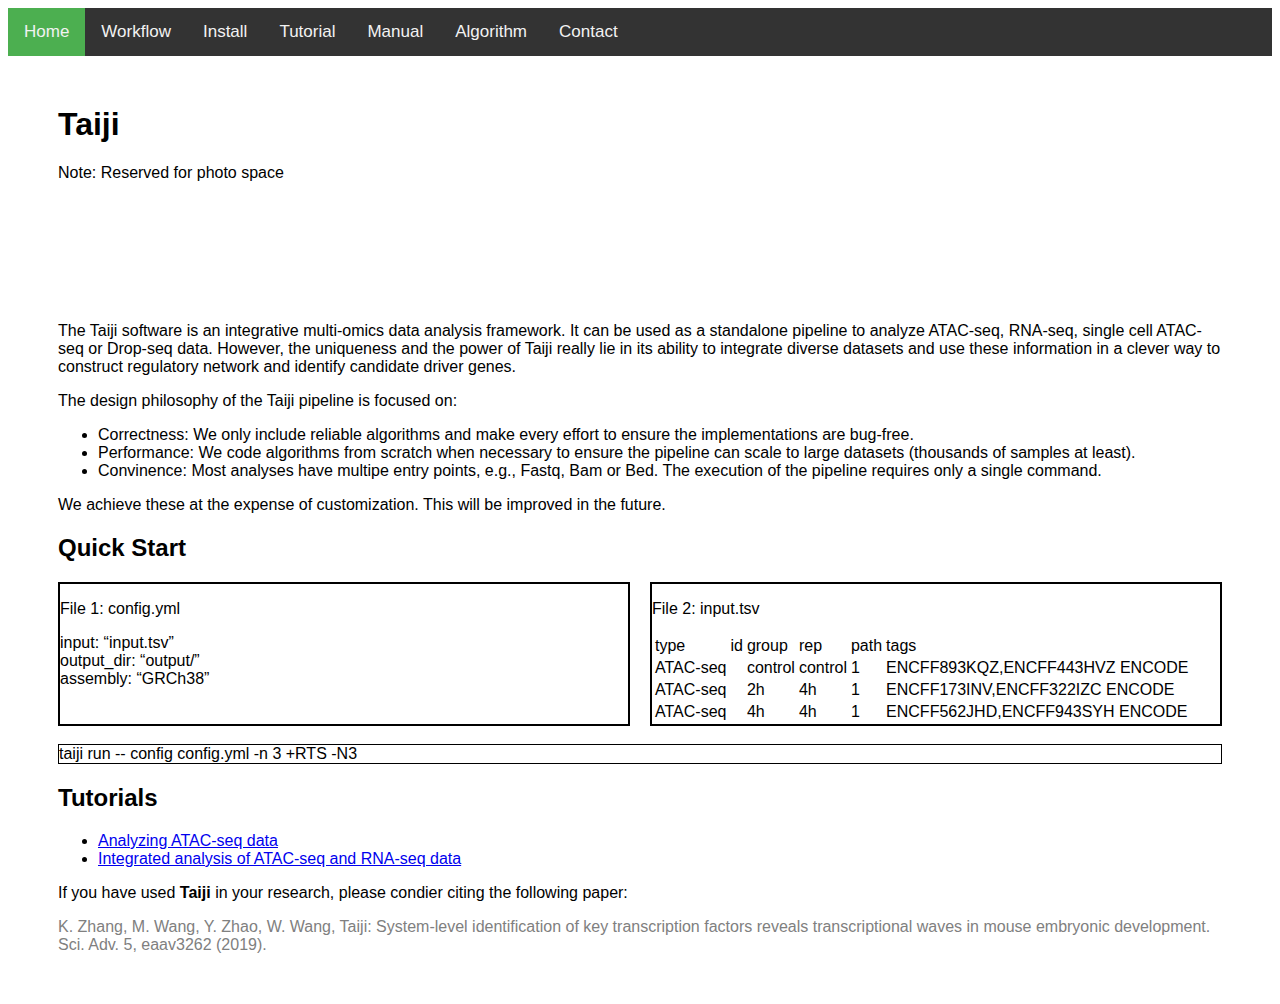
==== index.html @ 4311220c "Update index.html" ====
<!DOCTYPE html> 
<html> 
    <head>
        <meta charset="utf-8">
        <title> Taiji </title>
        <style>
                    
            .margin{
                margin: 50px;
            }
            /* add a black background color to the top navigation */
            .topnav{
                background-color: #333;
                overflow: hidden;
             }
            /* style the links inside the navigation bar*/
             .topnav a{
                 float: left;
                 color: #f2f2f2;
                 text-align: center;
                 padding: 14px 16px;
                 text-decoration: none;
                 font-size: 17px;
             }
            /* change the color of the links on hover */
            .topnav a:hover{
                background-color: #ddd;
                color: black;
            }
            /* add a color ot the active/current link*/ 
            .topnav a.active{
                background-color: #4CAF50;
            }
            
            /* changes font of body*/
            body{
                font-family: Arial;
            }
            
            /*.float-container { 
                border: 3px solid #fff;
                padding: 20px;
            }
            
            .float-child{
                width:40%;
                float: left;
                padding: 20px;
                border: 2px solid black;
            }
            
            .float-child-right{
                width:40%;
                float: right;
                padding: 20px;
                border: 2px solid black;
            }*/
            
            .flex-container{
                display: flex;
            }
            
            .flex-child{
                flex: 1;
                border: 2px solid black;
            }
            
            .flex-child:first-child{
                margin-right: 20px;
            } 

        </style>
    </head>
    <body> 
      <div class="topnav"> 
          <a class="active" href="https://zaudrey.github.io/index.html#home">Home</a>
          <a href="https://taiji-pipeline.github.io/static/other/taiji.html">Workflow</a>
          <a href="https://zaudrey.github.io/install.html#install">Install</a>
          <a href="https://zaudrey.github.io/tutorial.html#tutorial">Tutorial</a>
          <a href="#manual">Manual</a>
          <a href="#algorithm">Algorithm</a>
          <a href="#contact">Contact</a>
        </div>
      <div class="margin">
        <h1>Taiji</h1>
        <p> Note: Reserved for photo space</p> 
        <br>
        <br>
        <br>
        <br>
        <br>
        <br>
        <p>
          The Taiji software is an integrative multi-omics data analysis framework. It can be used as a standalone pipeline to analyze ATAC-seq, RNA-seq, single cell ATAC-seq or 
          Drop-seq data. However, the uniqueness and the power of Taiji really lie in its ability to integrate diverse datasets and use these information in a clever way to 
          construct regulatory network and identify candidate driver genes. 
        </p>
        <p>
          The design philosophy of the Taiji pipeline is focused on:
        </p>
        <ul>
            <li>Correctness: We only include reliable algorithms and make every effort to ensure the implementations are bug-free.</li>
            <li>Performance: We code algorithms from scratch when necessary to ensure the pipeline can scale to large datasets (thousands of samples at least).</li>
            <li>Convinence: Most analyses have multipe entry points, e.g., Fastq, Bam or Bed. The execution of the pipeline requires only a single command.</li>
        </ul> 
        <p> We achieve these at the expense of customization. This will be improved in the future.</p>
        
        <h2>Quick Start</h2>
        <!---How to make boxes under file 1 and file 2 float next to each other--->
        <div class="flex-container"> 
            <div class="flex-child">
                <p>File 1: config.yml</p> 
                input: <q>input.tsv</q>
                <br>
                output_dir: <q>output/</q>
                <br>
                assembly: <q>GRCh38</q> 
            </div>
            <div class="flex-child"> 
            <!---<div "border:1px solid black" "width:50%" "float:right">--->
                 <p>File 2: input.tsv</p> <!---Im not sure which link to insert --->
                 <table>
                      <tr>
                            <td>type</td>
                            <td>id</td>
                            <td>group</td>
                            <td>rep</td>
                            <td>path</td>
                            <td>tags</td>
                      </tr>
                      <tr>
                            <td>ATAC-seq</td>
                            <td></td>
                            <td>control</td>
                            <td>control</td>
                            <td>1</td>
                            <td>ENCFF893KQZ,ENCFF443HVZ	ENCODE</td>
                      </tr>
                      <tr>
                            <td>ATAC-seq</td>
                            <td></td>
                            <td>2h</td>
                            <td>4h</td>
                            <td>1</td>
                            <td>ENCFF173INV,ENCFF322IZC	ENCODE</td>
                      </tr>
                      <tr>
                            <td>ATAC-seq</td>
                            <td></td>
                            <td>4h</td>
                            <td>4h</td>
                            <td>1</td>
                            <td>ENCFF562JHD,ENCFF943SYH	ENCODE</td>
                      </tr>
                </table>
              </div>
            </div>
            <br>
            <div style="border:1px solid black">
                taiji run -- config config.yml -n 3 +RTS -N3
            </div>

            <h2>Tutorials</h2>
            <ul>
                <li>
                    <a href="https://taiji-pipeline.github.io/blog_1_ATAC.html">Analyzing ATAC-seq data</a>
                </li>
                <li>
                    <a href="https://taiji-pipeline.github.io/blog_2_ATAC+RNA.html">Integrated analysis of ATAC-seq and RNA-seq data</a>
                </li>
            </ul>
            <p>If you have used <b>Taiji</b> in your research, please condier citing the following paper:</p>
            <div style="color:grey">
                K. Zhang, M. Wang, Y. Zhao, W. Wang, Taiji: System-level identification of key transcription factors reveals transcriptional waves in mouse embryonic development. 
                Sci. Adv. 5, eaav3262 (2019).
            </div>
        </div>
        
     </body>
 </html>
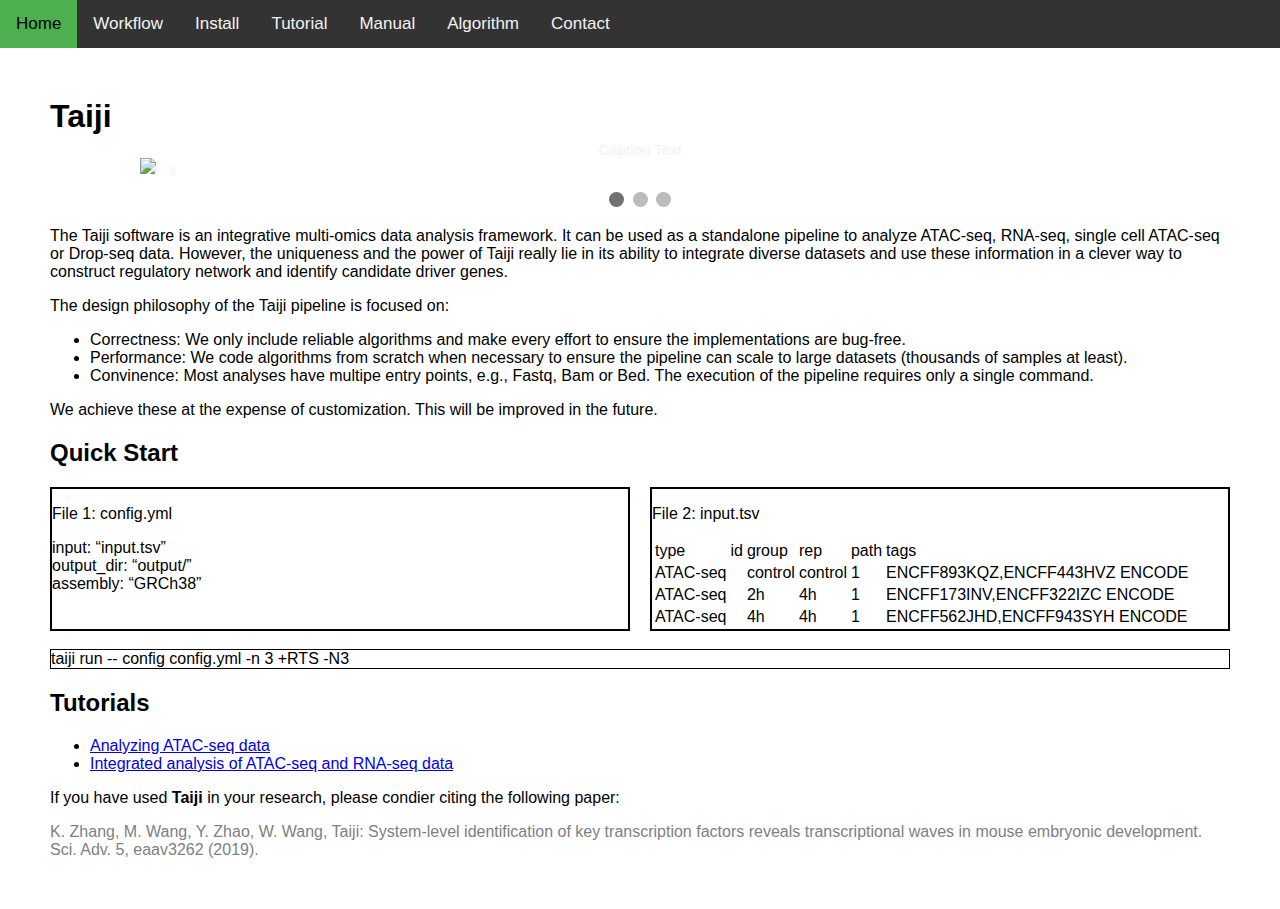
==== commit 6f28cc8a: "Update index.html" ====
--- a/index.html
+++ b/index.html
@@ -3,93 +3,52 @@
     <head>
         <meta charset="utf-8">
         <title> Taiji </title>
-        <style>
-                    
-            .margin{
-                margin: 50px;
-            }
-            /* add a black background color to the top navigation */
-            .topnav{
-                background-color: #333;
-                overflow: hidden;
-             }
-            /* style the links inside the navigation bar*/
-             .topnav a{
-                 float: left;
-                 color: #f2f2f2;
-                 text-align: center;
-                 padding: 14px 16px;
-                 text-decoration: none;
-                 font-size: 17px;
-             }
-            /* change the color of the links on hover */
-            .topnav a:hover{
-                background-color: #ddd;
-                color: black;
-            }
-            /* add a color ot the active/current link*/ 
-            .topnav a.active{
-                background-color: #4CAF50;
-            }
-            
-            /* changes font of body*/
-            body{
-                font-family: Arial;
-            }
-            
-            /*.float-container { 
-                border: 3px solid #fff;
-                padding: 20px;
-            }
-            
-            .float-child{
-                width:40%;
-                float: left;
-                padding: 20px;
-                border: 2px solid black;
-            }
-            
-            .float-child-right{
-                width:40%;
-                float: right;
-                padding: 20px;
-                border: 2px solid black;
-            }*/
-            
-            .flex-container{
-                display: flex;
-            }
-            
-            .flex-child{
-                flex: 1;
-                border: 2px solid black;
-            }
-            
-            .flex-child:first-child{
-                margin-right: 20px;
-            } 
-
-        </style>
+        <link rel="stylesheet" href="style.css">
     </head>
     <body> 
       <div class="topnav"> 
           <a class="active" href="https://zaudrey.github.io/index.html#home">Home</a>
           <a href="https://taiji-pipeline.github.io/static/other/taiji.html">Workflow</a>
           <a href="https://zaudrey.github.io/install.html#install">Install</a>
-          <a href="https://zaudrey.github.io/tutorial.html#tutorial">Tutorial</a>
-          <a href="#manual">Manual</a>
-          <a href="#algorithm">Algorithm</a>
-          <a href="#contact">Contact</a>
+          <a href="https://zaudrey.github.io/blog_1_ATAC.html">Tutorial</a>
+          <a href="https://taiji-pipeline.github.io/documentation/">Manual</a>
+          <a href="https://zaudrey.github.io/algorithm.html">Algorithm</a>
+          <a href="https://zaudrey.github.io/contact.html">Contact</a>
         </div>
       <div class="margin">
         <h1>Taiji</h1>
-        <p> Note: Reserved for photo space</p> 
+        <div class="slideshow-container">
+
+        <div class="mySlides fade">
+          <div class="numbertext">1 / 3</div>
+          <img src="img_nature_wide.jpg" style="width:100%">
+          <div class="text">Caption Text</div>
+        </div>
+
+        <div class="mySlides fade">
+          <div class="numbertext">2 / 3</div>
+          <img src="img_snow_wide.jpg" style="width:100%">
+          <div class="text">Caption Two</div>
+        </div>
+
+        <div class="mySlides fade">
+          <div class="numbertext">3 / 3</div>
+          <img src="img_mountains_wide.jpg" style="width:100%">
+          <div class="text">Caption Three</div>
+        </div>
+
+        <a class="prev" onclick="plusSlides(-1)">&#10094;</a>
+        <a class="next" onclick="plusSlides(1)">&#10095;</a>
+
+        </div>
         <br>
-        <br>
-        <br>
-        <br>
-        <br>
-        <br>
+
+        <div style="text-align:center">
+          <span class="dot" onclick="currentSlide(1)"></span> 
+          <span class="dot" onclick="currentSlide(2)"></span> 
+          <span class="dot" onclick="currentSlide(3)"></span> 
+        </div>
+        
         <p>
           The Taiji software is an integrative multi-omics data analysis framework. It can be used as a standalone pipeline to analyze ATAC-seq, RNA-seq, single cell ATAC-seq or 
           Drop-seq data. However, the uniqueness and the power of Taiji really lie in its ability to integrate diverse datasets and use these information in a clever way to 
@@ -176,5 +135,36 @@
             </div>
         </div>
         
+        
+      <script>
+        var slideIndex = 1;
+        showSlides(slideIndex);
+
+        function plusSlides(n) {
+          showSlides(slideIndex += n);
+        }
+
+        function currentSlide(n) {
+          showSlides(slideIndex = n);
+        }
+
+        function showSlides(n) {
+          var i;
+          var slides = document.getElementsByClassName("mySlides");
+          var dots = document.getElementsByClassName("dot");
+          if (n > slides.length) {slideIndex = 1}    
+          if (n < 1) {slideIndex = slides.length}
+          for (i = 0; i < slides.length; i++) {
+              slides[i].style.display = "none";  
+          }
+          for (i = 0; i < dots.length; i++) {
+              dots[i].className = dots[i].className.replace(" active", "");
+          }
+          slides[slideIndex-1].style.display = "block";  
+          dots[slideIndex-1].className += " active";
+        }
+      </script>
+        
+        
      </body>
  </html> 
--- a/style.css
+++ b/style.css
@@ -0,0 +1,143 @@
+ .margin{
+                margin: 50px;
+            }
+            /* add a black background color to the top navigation */
+            .topnav{
+                background-color: #333;
+                overflow: hidden;
+             }
+            /* style the links inside the navigation bar*/
+             .topnav a{
+                 float: left;
+                 color: #f2f2f2;
+                 text-align: center;
+                 padding: 14px 16px;
+                 text-decoration: none;
+                 font-size: 17px;
+             }
+            /* change the color of the links on hover */
+            .topnav a:hover{
+                background-color: #ddd;
+                color: black;
+            }
+            /* add a color ot the active/current link*/ 
+            .topnav a.active{
+                background-color: #4CAF50;
+            }
+            
+            /* changes font of body*/
+            body{
+                font-family: Arial;
+            }
+                       
+            .flex-container{
+                display: flex;
+            }
+            
+            .flex-child{
+                flex: 1;
+                border: 2px solid black;
+            }
+            
+            .flex-child:first-child{
+                margin-right: 20px;
+            } 
+
+
+          * {box-sizing: border-box}
+          body {font-family: Verdana, sans-serif; margin:0}
+          .mySlides {display: none}
+          img {vertical-align: middle;}
+
+          /* Slideshow container */
+          .slideshow-container {
+            max-width: 1000px;
+            position: relative;
+            margin: auto;
+          }
+
+          /* Next & previous buttons */
+          .prev, .next {
+            cursor: pointer;
+            position: absolute;
+            top: 50%;
+            width: auto;
+            padding: 16px;
+            margin-top: -22px;
+            color: white;
+            font-weight: bold;
+            font-size: 18px;
+            transition: 0.6s ease;
+            border-radius: 0 3px 3px 0;
+            user-select: none;
+          }
+
+          /* Position the "next button" to the right */
+          .next {
+            right: 0;
+            border-radius: 3px 0 0 3px;
+          }
+
+          /* On hover, add a black background color with a little bit see-through */
+          .prev:hover, .next:hover {
+            background-color: rgba(0,0,0,0.8);
+          }
+
+          /* Caption text */
+          .text {
+            color: #f2f2f2;
+            font-size: 15px;
+            padding: 8px 12px;
+            position: absolute;
+            bottom: 8px;
+            width: 100%;
+            text-align: center;
+          }
+
+          /* Number text (1/3 etc) */
+          .numbertext {
+            color: #f2f2f2;
+            font-size: 12px;
+            padding: 8px 12px;
+            position: absolute;
+            top: 0;
+          }
+
+          /* The dots/bullets/indicators */
+          .dot {
+            cursor: pointer;
+            height: 15px;
+            width: 15px;
+            margin: 0 2px;
+            background-color: #bbb;
+            border-radius: 50%;
+            display: inline-block;
+            transition: background-color 0.6s ease;
+          }
+
+          .active, .dot:hover {
+            background-color: #717171;
+          }
+
+          /* Fading animation */
+          .fade {
+            -webkit-animation-name: fade;
+            -webkit-animation-duration: 1.5s;
+            animation-name: fade;
+            animation-duration: 1.5s;
+          }
+
+          @-webkit-keyframes fade {
+            from {opacity: .4} 
+            to {opacity: 1}
+          }
+
+          @keyframes fade {
+            from {opacity: .4} 
+            to {opacity: 1}
+          }
+
+          /* On smaller screens, decrease text size */
+          @media only screen and (max-width: 300px) {
+            .prev, .next,.text {font-size: 11px}
+          }
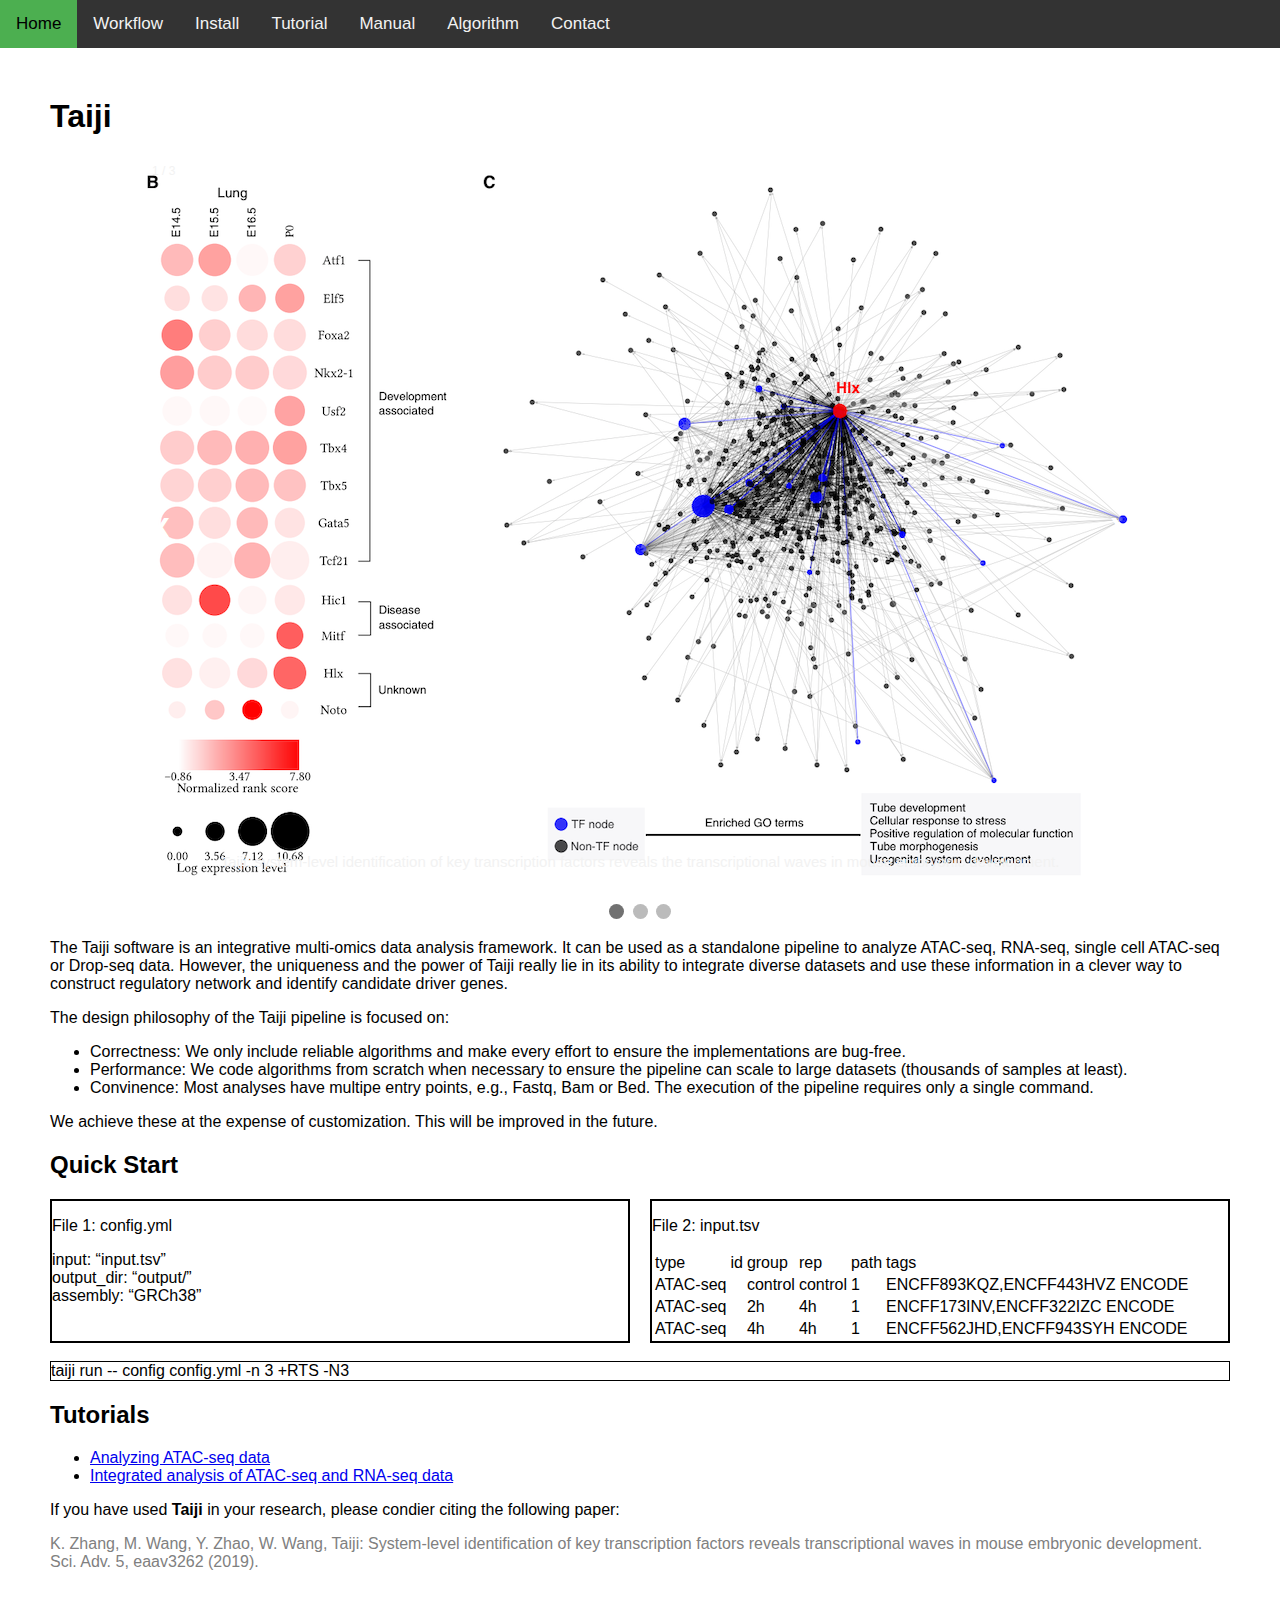
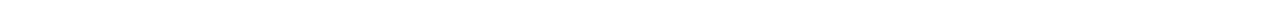
==== commit 538b1de0: "Update index.html" ====
--- a/index.html
+++ b/index.html
@@ -21,20 +21,20 @@
 
         <div class="mySlides fade">
           <div class="numbertext">1 / 3</div>
-          <img src="img_nature_wide.jpg" style="width:100%">
-          <div class="text">Caption Text</div>
+          <img src="https://zaudrey.github.io/home-img1.png" style="width:100%">
+          <div class="text">Taiji: system-level identification of key transcription factors reveals the transcriptional waves in mouse embryonic development.</div>
         </div>
 
         <div class="mySlides fade">
           <div class="numbertext">2 / 3</div>
-          <img src="img_snow_wide.jpg" style="width:100%">
-          <div class="text">Caption Two</div>
+          <img src="https://zaudrey.github.io/home-img2.jpg" style="width:100%">
+          <div class="text">Epigenetic: landscapes reveal transcription factors that regulated CD8+ T cell differentitation.</div>
         </div>
 
         <div class="mySlides fade">
           <div class="numbertext">3 / 3</div>
-          <img src="img_mountains_wide.jpg" style="width:100%">
-          <div class="text">Caption Three</div>
+          <img src="https://zaudrey.github.io/home-img3.jpg" style="width:100%">
+          <div class="text">Runx3 programs CD8+ T cell residency in non-lymphoid tissues and tumours.</div>
         </div>
 
         <a class="prev" onclick="plusSlides(-1)">&#10094;</a>
@@ -76,8 +76,8 @@
                 assembly: <q>GRCh38</q> 
             </div>
             <div class="flex-child"> 
-            <!---<div "border:1px solid black" "width:50%" "float:right">--->
-                 <p>File 2: input.tsv</p> <!---Im not sure which link to insert --->
+          
+                 <p>File 2: input.tsv</p> 
                  <table>
                       <tr>
                             <td>type</td>
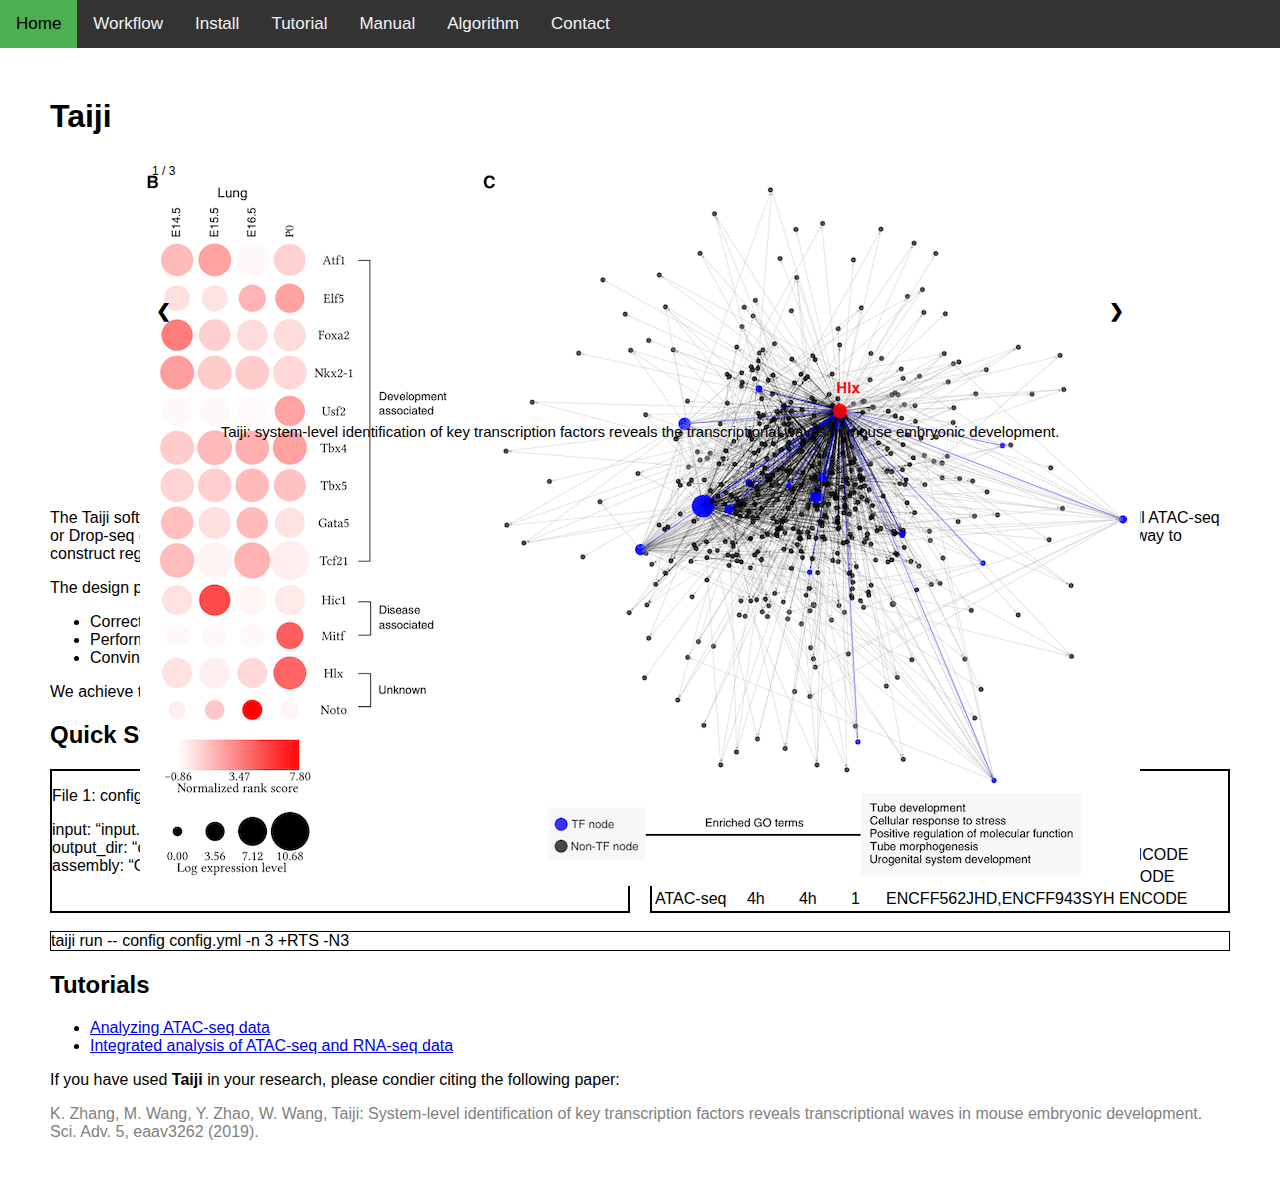
==== commit 13c00f4f: "Update index.html" ====
--- a/index.html
+++ b/index.html
@@ -18,22 +18,21 @@
       <div class="margin">
         <h1>Taiji</h1>
         <div class="slideshow-container">
-
         <div class="mySlides fade">
           <div class="numbertext">1 / 3</div>
-          <img src="https://zaudrey.github.io/home-img1.png" style="width:100%">
+          <img src="https://zaudrey.github.io/home-img1.png" style="width:100% height:300px">
           <div class="text">Taiji: system-level identification of key transcription factors reveals the transcriptional waves in mouse embryonic development.</div>
         </div>
 
         <div class="mySlides fade">
           <div class="numbertext">2 / 3</div>
-          <img src="https://zaudrey.github.io/home-img2.jpg" style="width:100%">
+          <img src="https://zaudrey.github.io/home-img2.jpg" style="width:100% height:300px">
           <div class="text">Epigenetic: landscapes reveal transcription factors that regulated CD8+ T cell differentitation.</div>
         </div>
 
         <div class="mySlides fade">
           <div class="numbertext">3 / 3</div>
-          <img src="https://zaudrey.github.io/home-img3.jpg" style="width:100%">
+          <img src="https://zaudrey.github.io/home-img3.jpg" style="width:100% height:300px">
           <div class="text">Runx3 programs CD8+ T cell residency in non-lymphoid tissues and tumours.</div>
         </div>
 
--- a/style.css
+++ b/style.css
@@ -54,6 +54,7 @@
             max-width: 1000px;
             position: relative;
             margin: auto;
+            max-height: 300px;
           }
 
           /* Next & previous buttons */
@@ -64,7 +65,7 @@
             width: auto;
             padding: 16px;
             margin-top: -22px;
-            color: white;
+            color: black;
             font-weight: bold;
             font-size: 18px;
             transition: 0.6s ease;
@@ -85,7 +86,7 @@
 
           /* Caption text */
           .text {
-            color: #f2f2f2;
+            color: black;
             font-size: 15px;
             padding: 8px 12px;
             position: absolute;
@@ -96,7 +97,7 @@
 
           /* Number text (1/3 etc) */
           .numbertext {
-            color: #f2f2f2;
+            color: black;
             font-size: 12px;
             padding: 8px 12px;
             position: absolute;
